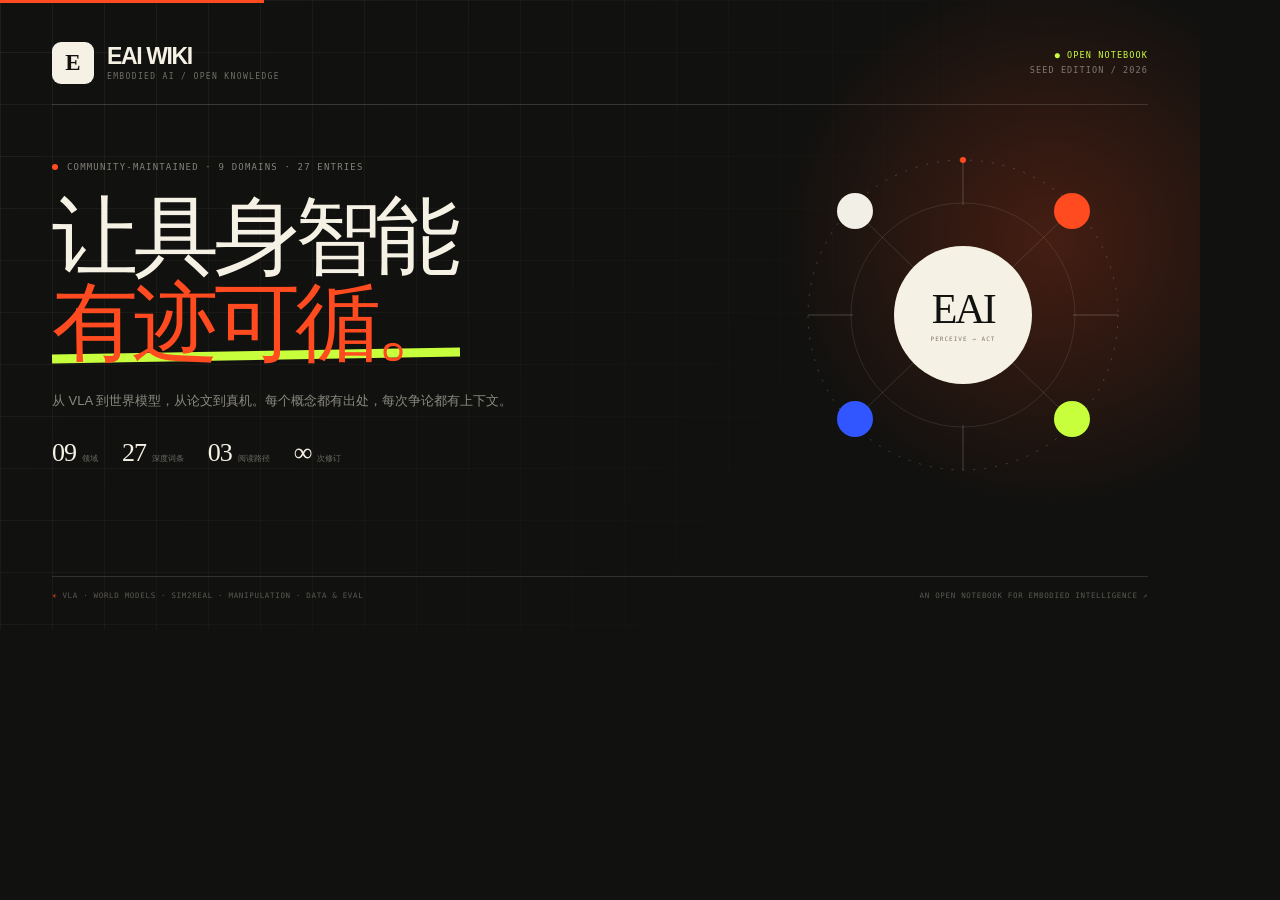
==== scripts/og-template.html @ d172a655 "feat: seed EAI Wiki with 27 embodied AI entries" ====
<!doctype html>
<html lang="zh-CN">
<head>
  <meta charset="utf-8">
  <style>
    :root { --paper:#f2efe6; --cream:#f6f1e5; --ink:#11110f; --orange:#ff4b1f; --lime:#c8ff3d; --serif:"Iowan Old Style","Baskerville","Songti SC","SimSun",Georgia,serif; --sans:"PingFang SC","Microsoft YaHei",sans-serif; --mono:"Cascadia Code",Consolas,monospace; }
    * { box-sizing:border-box; margin:0; padding:0; }
    html, body { width:1200px; height:630px; overflow:hidden; }
    body { background:var(--ink); color:var(--cream); font-family:var(--sans); }
    .frame { position:relative; width:100%; height:100%; padding:42px 52px 34px; overflow:hidden; }
    .grid { position:absolute; inset:0; background-image:linear-gradient(to right,rgba(246,241,229,.06) 1px,transparent 1px),linear-gradient(to bottom,rgba(246,241,229,.06) 1px,transparent 1px); background-size:52px 52px; -webkit-mask-image:linear-gradient(120deg,#000,transparent 78%); mask-image:linear-gradient(120deg,#000,transparent 78%); }
    .glow { position:absolute; width:580px; height:580px; right:-140px; top:-50px; border-radius:50%; background:radial-gradient(circle,rgba(255,75,31,.22),rgba(255,75,31,0) 65%); }
    .top { position:relative; display:flex; align-items:center; justify-content:space-between; border-bottom:1px solid rgba(246,241,229,.14); padding-bottom:20px; }
    .brand { display:flex; align-items:center; gap:13px; }
    .mark { width:42px; height:42px; display:grid; place-items:center; border-radius:9px; background:var(--cream); color:var(--ink); font-family:var(--serif); font-size:23px; font-weight:700; }
    .brand strong { display:block; font-family:var(--sans); font-size:23px; font-weight:800; letter-spacing:-.06em; line-height:1; }
    .brand small { display:block; margin-top:4px; font-family:var(--mono); font-size:8px; letter-spacing:.17em; color:rgba(246,241,229,.42); }
    .top-meta { font-family:var(--mono); font-size:8.5px; letter-spacing:.13em; color:rgba(246,241,229,.45); text-align:right; line-height:1.8; }
    .top-meta b { color:var(--lime); font-weight:400; }
    .main { position:relative; display:grid; grid-template-columns:1.35fr .65fr; gap:30px; align-items:center; height:420px; }
    .kicker { display:flex; align-items:center; gap:9px; margin-bottom:22px; font-family:var(--mono); font-size:9px; letter-spacing:.13em; color:rgba(246,241,229,.5); }
    .kicker i { width:6px; height:6px; border-radius:50%; background:var(--orange); }
    h1 { font-family:var(--serif); font-size:86px; font-weight:500; line-height:1; letter-spacing:-.06em; }
    h1 em { display:block; position:relative; width:fit-content; color:var(--orange); font-style:normal; }
    h1 em::after { content:""; position:absolute; z-index:-1; left:0; right:-4px; bottom:6px; height:9px; background:var(--lime); transform:rotate(-1deg); }
    .lede { max-width:560px; margin-top:23px; color:rgba(246,241,229,.53); font-size:13px; line-height:1.9; }
    .stats { display:flex; gap:24px; margin-top:25px; }
    .stats span { display:flex; align-items:baseline; gap:6px; font-family:var(--mono); font-size:8px; color:rgba(246,241,229,.4); }
    .stats b { font-family:var(--serif); font-size:26px; font-weight:400; color:var(--cream); letter-spacing:-.04em; }
    .art { position:relative; width:370px; height:370px; margin-left:auto; }
    .art svg { position:absolute; inset:0; width:100%; height:100%; }
    .core { position:absolute; top:50%; left:50%; display:flex; flex-direction:column; align-items:center; justify-content:center; width:138px; height:138px; border-radius:50%; background:var(--cream); color:var(--ink); transform:translate(-50%,-50%); text-align:center; }
    .core b { font-family:var(--serif); font-size:42px; font-weight:500; line-height:1; letter-spacing:-.06em; }
    .core small { margin-top:5px; font-family:var(--mono); font-size:6px; letter-spacing:.17em; color:#7d786d; }
    .node { position:absolute; display:flex; flex-direction:column; gap:1px; padding:6px 8px; border:1px solid rgba(246,241,229,.19); background:#191917; }
    .node b { font-size:9px; font-weight:500; color:var(--cream); }
    .node small { font-family:var(--mono); font-size:5.5px; letter-spacing:.1em; color:rgba(246,241,229,.38); }
    .node::before { content:""; position:absolute; left:-2px; top:7px; bottom:7px; width:2px; background:var(--orange); }
    .node.two::before { background:var(--lime); }
    .node.three::before { background:#3155ff; }
    .node.one { top:4px; left:0; }
    .node.two { top:4px; right:0; }
    .node.three { bottom:4px; right:0; }
    .node.four { bottom:4px; left:0; }
    .coords { position:absolute; right:0; bottom:-4px; font-family:var(--mono); font-size:6px; letter-spacing:.08em; color:rgba(246,241,229,.24); text-align:right; line-height:1.7; }
    .foot { position:absolute; left:52px; right:52px; bottom:30px; display:flex; align-items:center; justify-content:space-between; border-top:1px solid rgba(246,241,229,.14); padding-top:14px; font-family:var(--mono); font-size:7.5px; letter-spacing:.09em; color:rgba(246,241,229,.32); }
    .foot b { color:var(--orange); font-weight:400; }
    .rule { position:absolute; top:0; left:0; width:100%; height:3px; background:linear-gradient(90deg,var(--orange) 0 22%,transparent 22% 100%); }
  </style>
</head>
<body>
  <div class="frame">
    <div class="grid"></div><div class="glow"></div><div class="rule"></div>
    <div class="top">
      <div class="brand"><span class="mark">E</span><div><strong>EAI WIKI</strong><small>EMBODIED AI / OPEN KNOWLEDGE</small></div></div>
      <div class="top-meta"><b>● OPEN NOTEBOOK</b><br>SEED EDITION / 2026</div>
    </div>
    <div class="main">
      <div>
        <p class="kicker"><i></i>COMMUNITY-MAINTAINED · 9 DOMAINS · 27 ENTRIES</p>
        <h1>让具身智能<em>有迹可循。</em></h1>
        <p class="lede">从 VLA 到世界模型，从论文到真机。每个概念都有出处，每次争论都有上下文。</p>
        <div class="stats"><span><b>09</b>领域</span><span><b>27</b>深度词条</span><span><b>03</b>阅读路径</span><span><b>∞</b>次修订</span></div>
      </div>
      <div class="art">
        <svg viewBox="0 0 370 370" fill="none">
          <circle cx="185" cy="185" r="155" stroke="rgba(246,241,229,.2)" stroke-dasharray="2 9"/>
          <circle cx="185" cy="185" r="112" stroke="rgba(246,241,229,.1)"/>
          <path d="M185 30v45M185 295v45M30 185h45M295 185h45" stroke="rgba(246,241,229,.22)"/>
          <path d="m185 185 108-104M185 185l108 104M185 185 77 289M185 185 77 81" stroke="rgba(246,241,229,.13)"/>
          <circle cx="294" cy="81" r="18" fill="#ff4b1f"/>
          <circle cx="294" cy="289" r="18" fill="#c8ff3d"/>
          <circle cx="77" cy="289" r="18" fill="#3155ff"/>
          <circle cx="77" cy="81" r="18" fill="#f2efe6"/>
          <circle cx="185" cy="30" r="3" fill="#ff4b1f"/>
        </svg>
        <div class="core"><b>EAI</b><small>PERCEIVE → ACT</small></div>
      </div>
    </div>
    <div class="foot"><span><b>✳</b> VLA · WORLD MODELS · SIM2REAL · MANIPULATION · DATA & EVAL</span><span>AN OPEN NOTEBOOK FOR EMBODIED INTELLIGENCE ↗</span></div>
  </div>
</body>
</html>
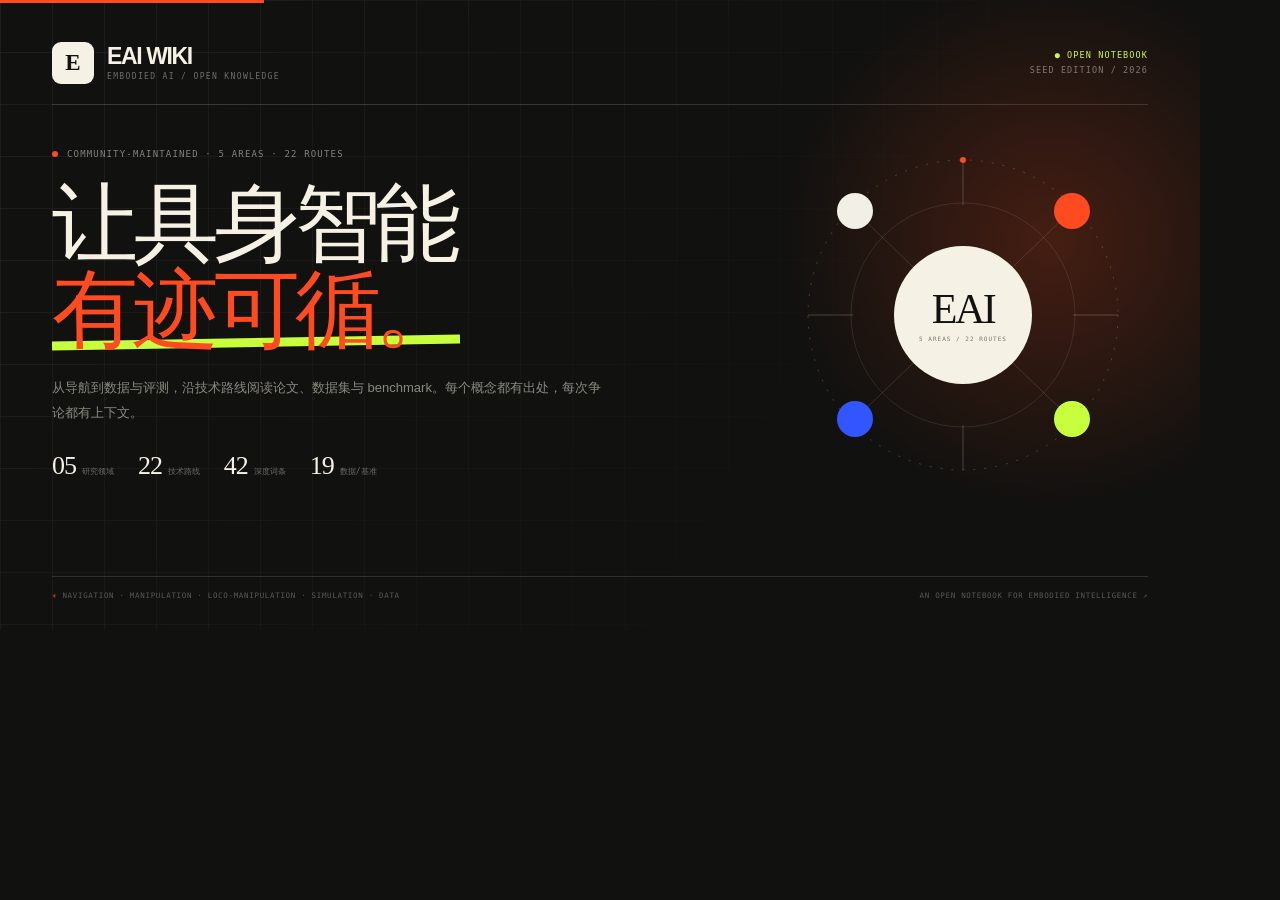
==== commit 0ee41aaa: "feat: restructure wiki into 5 research areas with technical routes" ====
--- a/scripts/og-template.html
+++ b/scripts/og-template.html
@@ -57,10 +57,10 @@
     </div>
     <div class="main">
       <div>
-        <p class="kicker"><i></i>COMMUNITY-MAINTAINED · 9 DOMAINS · 27 ENTRIES</p>
+        <p class="kicker"><i></i>COMMUNITY-MAINTAINED · 5 AREAS · 22 ROUTES</p>
         <h1>让具身智能<em>有迹可循。</em></h1>
-        <p class="lede">从 VLA 到世界模型，从论文到真机。每个概念都有出处，每次争论都有上下文。</p>
-        <div class="stats"><span><b>09</b>领域</span><span><b>27</b>深度词条</span><span><b>03</b>阅读路径</span><span><b>∞</b>次修订</span></div>
+        <p class="lede">从导航到数据与评测，沿技术路线阅读论文、数据集与 benchmark。每个概念都有出处，每次争论都有上下文。</p>
+        <div class="stats"><span><b>05</b>研究领域</span><span><b>22</b>技术路线</span><span><b>42</b>深度词条</span><span><b>19</b>数据/基准</span></div>
       </div>
       <div class="art">
         <svg viewBox="0 0 370 370" fill="none">
@@ -74,10 +74,10 @@
           <circle cx="77" cy="81" r="18" fill="#f2efe6"/>
           <circle cx="185" cy="30" r="3" fill="#ff4b1f"/>
         </svg>
-        <div class="core"><b>EAI</b><small>PERCEIVE → ACT</small></div>
+        <div class="core"><b>EAI</b><small>5 AREAS / 22 ROUTES</small></div>
       </div>
     </div>
-    <div class="foot"><span><b>✳</b> VLA · WORLD MODELS · SIM2REAL · MANIPULATION · DATA & EVAL</span><span>AN OPEN NOTEBOOK FOR EMBODIED INTELLIGENCE ↗</span></div>
+    <div class="foot"><span><b>✳</b> NAVIGATION · MANIPULATION · LOCO-MANIPULATION · SIMULATION · DATA</span><span>AN OPEN NOTEBOOK FOR EMBODIED INTELLIGENCE ↗</span></div>
   </div>
 </body>
 </html>
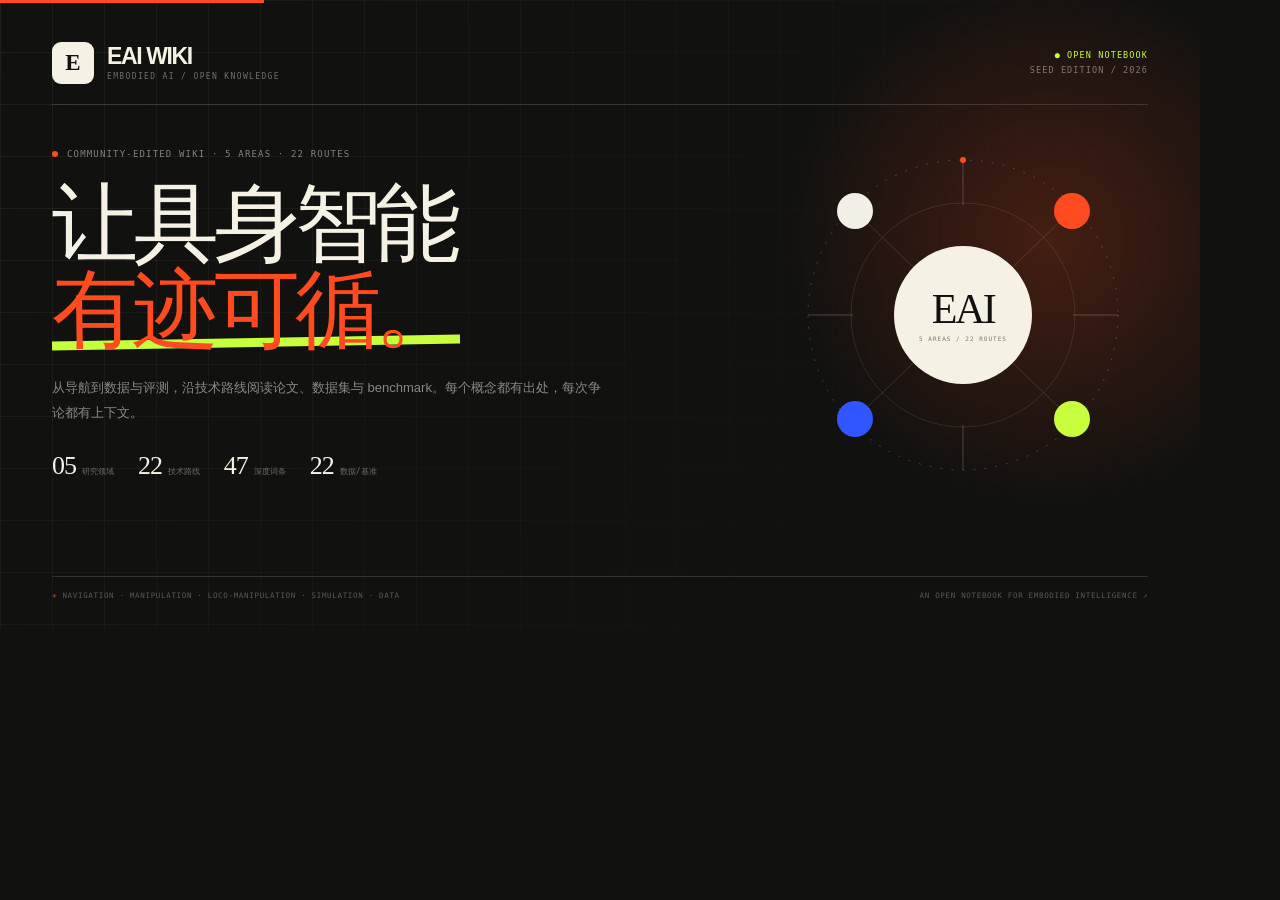
==== commit 5ad277d6: "feat: rebuild data routes and add editable wiki articles" ====
--- a/scripts/og-template.html
+++ b/scripts/og-template.html
@@ -57,10 +57,10 @@
     </div>
     <div class="main">
       <div>
-        <p class="kicker"><i></i>COMMUNITY-MAINTAINED · 5 AREAS · 22 ROUTES</p>
+        <p class="kicker"><i></i>COMMUNITY-EDITED WIKI · 5 AREAS · 22 ROUTES</p>
         <h1>让具身智能<em>有迹可循。</em></h1>
         <p class="lede">从导航到数据与评测，沿技术路线阅读论文、数据集与 benchmark。每个概念都有出处，每次争论都有上下文。</p>
-        <div class="stats"><span><b>05</b>研究领域</span><span><b>22</b>技术路线</span><span><b>42</b>深度词条</span><span><b>19</b>数据/基准</span></div>
+        <div class="stats"><span><b>05</b>研究领域</span><span><b>22</b>技术路线</span><span><b>47</b>深度词条</span><span><b>22</b>数据/基准</span></div>
       </div>
       <div class="art">
         <svg viewBox="0 0 370 370" fill="none">
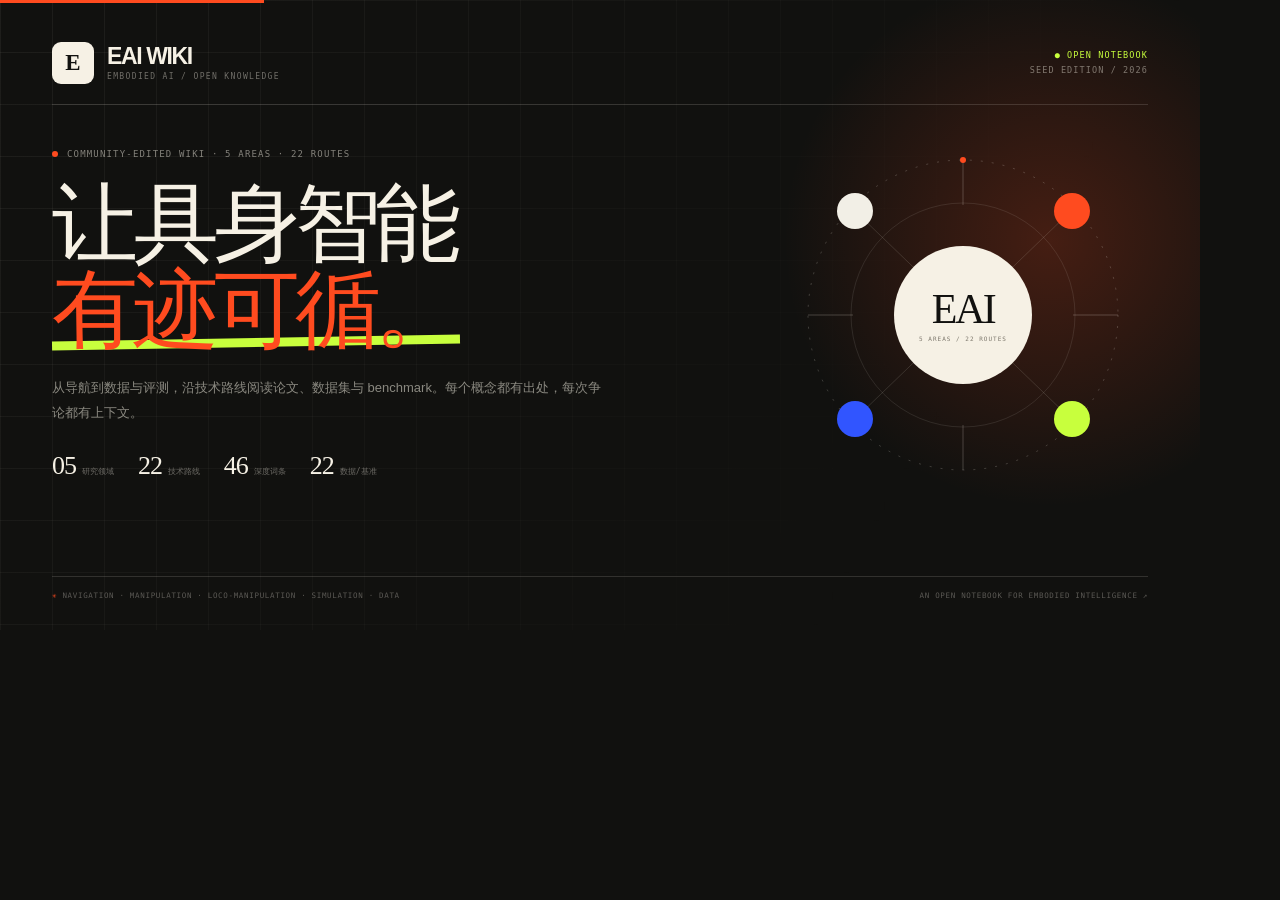
==== commit e53c8aa6: "feat: add Wikipedia-style edit and talk pages; refine VLA works" ====
--- a/scripts/og-template.html
+++ b/scripts/og-template.html
@@ -60,7 +60,7 @@
         <p class="kicker"><i></i>COMMUNITY-EDITED WIKI · 5 AREAS · 22 ROUTES</p>
         <h1>让具身智能<em>有迹可循。</em></h1>
         <p class="lede">从导航到数据与评测，沿技术路线阅读论文、数据集与 benchmark。每个概念都有出处，每次争论都有上下文。</p>
-        <div class="stats"><span><b>05</b>研究领域</span><span><b>22</b>技术路线</span><span><b>47</b>深度词条</span><span><b>22</b>数据/基准</span></div>
+        <div class="stats"><span><b>05</b>研究领域</span><span><b>22</b>技术路线</span><span><b>46</b>深度词条</span><span><b>22</b>数据/基准</span></div>
       </div>
       <div class="art">
         <svg viewBox="0 0 370 370" fill="none">
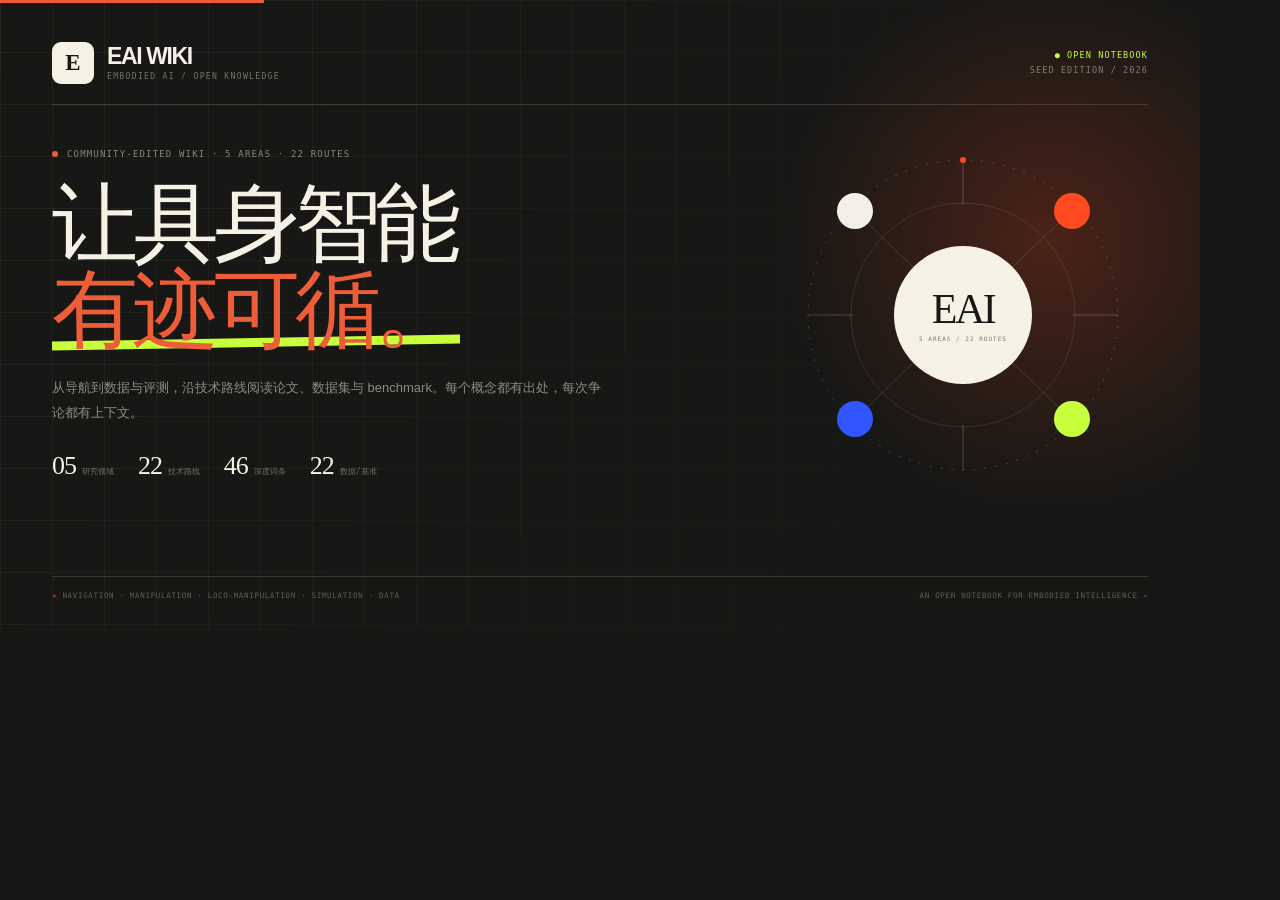
==== commit 952a2647: "feat: dark charcoal theme and wiki index/help pages" ====
--- a/scripts/og-template.html
+++ b/scripts/og-template.html
@@ -3,7 +3,7 @@
 <head>
   <meta charset="utf-8">
   <style>
-    :root { --paper:#f2efe6; --cream:#f6f1e5; --ink:#11110f; --orange:#ff4b1f; --lime:#c8ff3d; --serif:"Iowan Old Style","Baskerville","Songti SC","SimSun",Georgia,serif; --sans:"PingFang SC","Microsoft YaHei",sans-serif; --mono:"Cascadia Code",Consolas,monospace; }
+    :root { --paper:#f2efe6; --cream:#f6f1e5; --ink:#171715; --orange:#ec5d38; --lime:#c8ff3d; --serif:"Iowan Old Style","Baskerville","Songti SC","SimSun",Georgia,serif; --sans:"PingFang SC","Microsoft YaHei",sans-serif; --mono:"Cascadia Code",Consolas,monospace; }
     * { box-sizing:border-box; margin:0; padding:0; }
     html, body { width:1200px; height:630px; overflow:hidden; }
     body { background:var(--ink); color:var(--cream); font-family:var(--sans); }
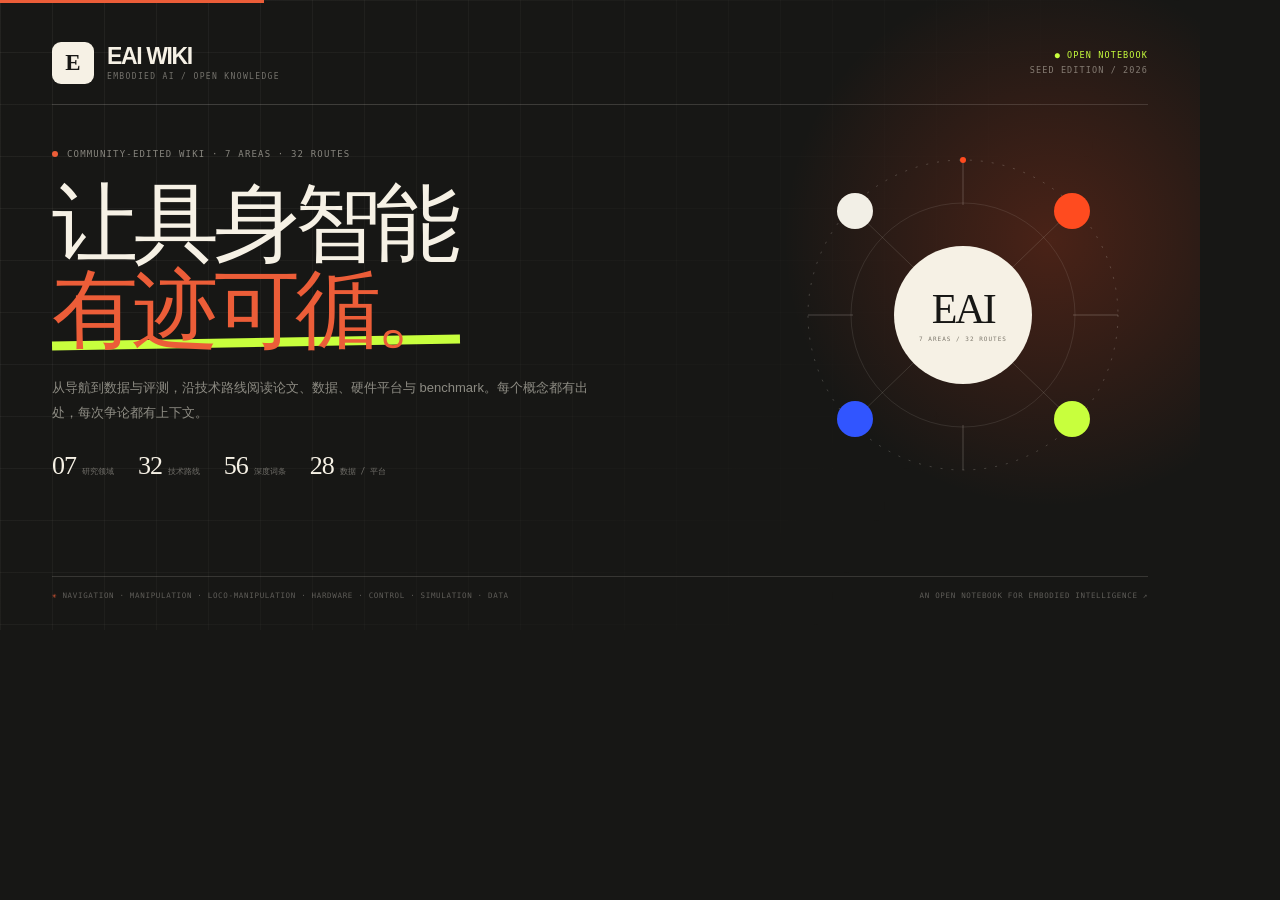
==== commit ef7dae33: "feat: add hardware and control research domains" ====
--- a/scripts/og-template.html
+++ b/scripts/og-template.html
@@ -57,10 +57,10 @@
     </div>
     <div class="main">
       <div>
-        <p class="kicker"><i></i>COMMUNITY-EDITED WIKI · 5 AREAS · 22 ROUTES</p>
+        <p class="kicker"><i></i>COMMUNITY-EDITED WIKI · 7 AREAS · 32 ROUTES</p>
         <h1>让具身智能<em>有迹可循。</em></h1>
-        <p class="lede">从导航到数据与评测，沿技术路线阅读论文、数据集与 benchmark。每个概念都有出处，每次争论都有上下文。</p>
-        <div class="stats"><span><b>05</b>研究领域</span><span><b>22</b>技术路线</span><span><b>46</b>深度词条</span><span><b>22</b>数据/基准</span></div>
+        <p class="lede">从导航到数据与评测，沿技术路线阅读论文、数据、硬件平台与 benchmark。每个概念都有出处，每次争论都有上下文。</p>
+        <div class="stats"><span><b>07</b>研究领域</span><span><b>32</b>技术路线</span><span><b>56</b>深度词条</span><span><b>28</b>数据 / 平台</span></div>
       </div>
       <div class="art">
         <svg viewBox="0 0 370 370" fill="none">
@@ -74,10 +74,10 @@
           <circle cx="77" cy="81" r="18" fill="#f2efe6"/>
           <circle cx="185" cy="30" r="3" fill="#ff4b1f"/>
         </svg>
-        <div class="core"><b>EAI</b><small>5 AREAS / 22 ROUTES</small></div>
+        <div class="core"><b>EAI</b><small>7 AREAS / 32 ROUTES</small></div>
       </div>
     </div>
-    <div class="foot"><span><b>✳</b> NAVIGATION · MANIPULATION · LOCO-MANIPULATION · SIMULATION · DATA</span><span>AN OPEN NOTEBOOK FOR EMBODIED INTELLIGENCE ↗</span></div>
+    <div class="foot"><span><b>✳</b> NAVIGATION · MANIPULATION · LOCO-MANIPULATION · HARDWARE · CONTROL · SIMULATION · DATA</span><span>AN OPEN NOTEBOOK FOR EMBODIED INTELLIGENCE ↗</span></div>
   </div>
 </body>
 </html>
